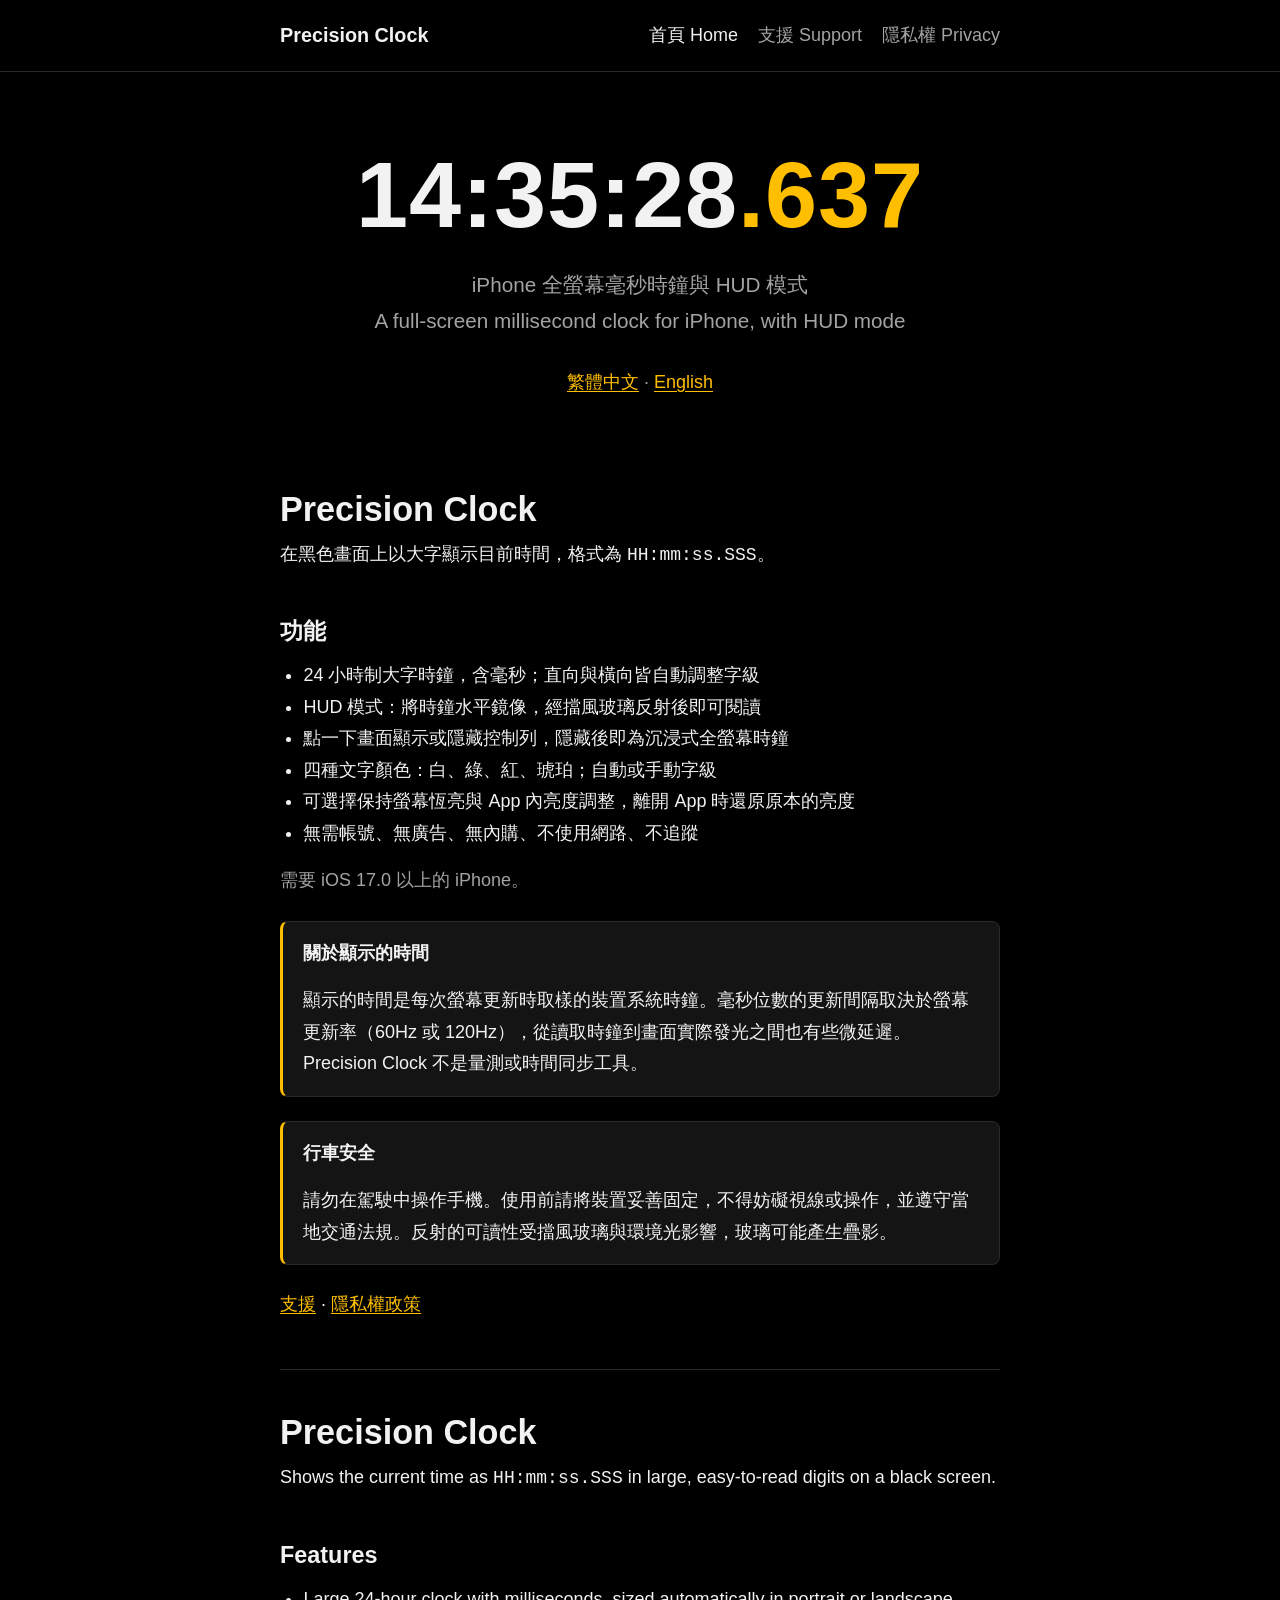
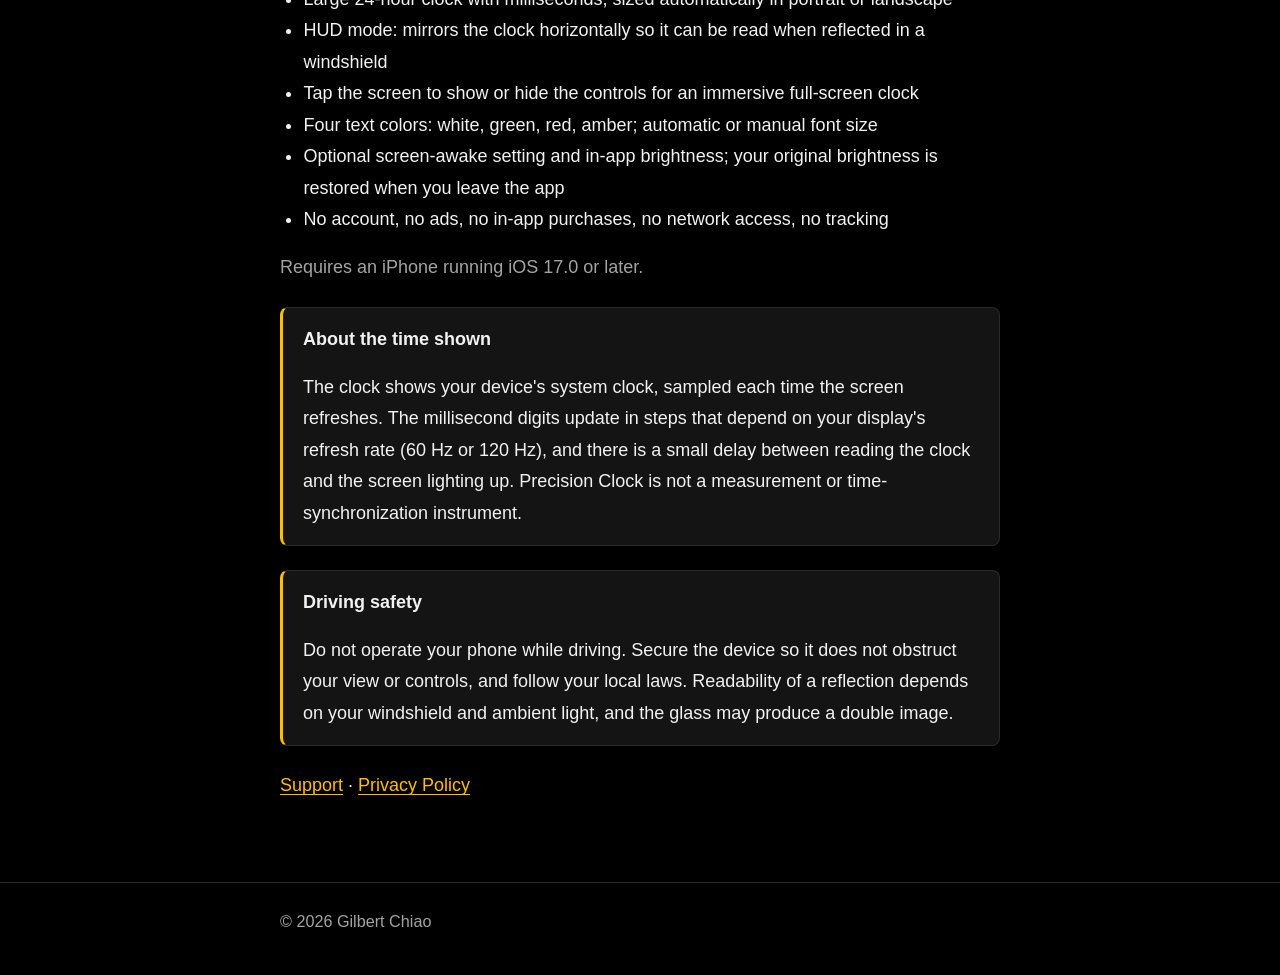
==== index.html @ 937eea11 "feat: add Precision Clock website with support and privacy pages 純靜態網站，每頁提供繁體中文與英文：  - index.html：Ap" ====
<!doctype html>
<html lang="zh-Hant">
<head>
<meta charset="utf-8">
<meta name="viewport" content="width=device-width, initial-scale=1">
<title>Precision Clock</title>
<meta name="description" content="iPhone 全螢幕毫秒時鐘，支援擋風玻璃 HUD 鏡像模式。A full-screen millisecond clock for iPhone with a mirrored HUD mode.">
<link rel="icon" href="favicon.ico">
<link rel="stylesheet" href="style.css">
</head>
<body>
<header class="site">
  <div class="wrap">
    <a class="brand" href="index.html">Precision Clock</a>
    <nav class="site" aria-label="主選單 Main">
      <a href="index.html" aria-current="page">首頁 Home</a>
      <a href="support.html">支援 Support</a>
      <a href="privacy.html">隱私權 Privacy</a>
    </nav>
  </div>
</header>
<main>
<div class="wrap">
  <div class="hero">
    <div class="clock" aria-label="14:35:28.637">14:35:28<span class="ms">.637</span></div>
    <p class="tagline">iPhone 全螢幕毫秒時鐘與 HUD 模式<br>A full-screen millisecond clock for iPhone, with HUD mode</p>
    <p class="langnav"><a href="#zh">繁體中文</a> &middot; <a href="#en">English</a></p>
  </div>

  <section class="lang" id="zh" lang="zh-Hant">
    <h1>Precision Clock</h1>
    <p>在黑色畫面上以大字顯示目前時間，格式為 <code>HH:mm:ss.SSS</code>。</p>
    <h2>功能</h2>
    <ul>
      <li>24 小時制大字時鐘，含毫秒；直向與橫向皆自動調整字級</li>
      <li>HUD 模式：將時鐘水平鏡像，經擋風玻璃反射後即可閱讀</li>
      <li>點一下畫面顯示或隱藏控制列，隱藏後即為沉浸式全螢幕時鐘</li>
      <li>四種文字顏色：白、綠、紅、琥珀；自動或手動字級</li>
      <li>可選擇保持螢幕恆亮與 App 內亮度調整，離開 App 時還原原本的亮度</li>
      <li>無需帳號、無廣告、無內購、不使用網路、不追蹤</li>
    </ul>
    <p class="meta">需要 iOS 17.0 以上的 iPhone。</p>
    <div class="note"><p><strong>關於顯示的時間</strong></p><p>顯示的時間是每次螢幕更新時取樣的裝置系統時鐘。毫秒位數的更新間隔取決於螢幕更新率（60Hz 或 120Hz），從讀取時鐘到畫面實際發光之間也有些微延遲。Precision Clock 不是量測或時間同步工具。</p></div>
    <div class="note"><p><strong>行車安全</strong></p><p>請勿在駕駛中操作手機。使用前請將裝置妥善固定，不得妨礙視線或操作，並遵守當地交通法規。反射的可讀性受擋風玻璃與環境光影響，玻璃可能產生疊影。</p></div>
    <p><a href="support.html#zh">支援</a> &middot; <a href="privacy.html#zh">隱私權政策</a></p>
  </section>

  <section class="lang" id="en" lang="en">
    <h1>Precision Clock</h1>
    <p>Shows the current time as <code>HH:mm:ss.SSS</code> in large, easy-to-read digits on a black screen.</p>
    <h2>Features</h2>
    <ul>
      <li>Large 24-hour clock with milliseconds, sized automatically in portrait or landscape</li>
      <li>HUD mode: mirrors the clock horizontally so it can be read when reflected in a windshield</li>
      <li>Tap the screen to show or hide the controls for an immersive full-screen clock</li>
      <li>Four text colors: white, green, red, amber; automatic or manual font size</li>
      <li>Optional screen-awake setting and in-app brightness; your original brightness is restored when you leave the app</li>
      <li>No account, no ads, no in-app purchases, no network access, no tracking</li>
    </ul>
    <p class="meta">Requires an iPhone running iOS 17.0 or later.</p>
    <div class="note"><p><strong>About the time shown</strong></p><p>The clock shows your device's system clock, sampled each time the screen refreshes. The millisecond digits update in steps that depend on your display's refresh rate (60 Hz or 120 Hz), and there is a small delay between reading the clock and the screen lighting up. Precision Clock is not a measurement or time-synchronization instrument.</p></div>
    <div class="note"><p><strong>Driving safety</strong></p><p>Do not operate your phone while driving. Secure the device so it does not obstruct your view or controls, and follow your local laws. Readability of a reflection depends on your windshield and ambient light, and the glass may produce a double image.</p></div>
    <p><a href="support.html#en">Support</a> &middot; <a href="privacy.html#en">Privacy Policy</a></p>
  </section>
</div>
</main>
<footer class="site">
  <div class="wrap">&copy; 2026 Gilbert Chiao</div>
</footer>
</body>
</html>
---- style.css ----
/* Precision Clock 官網樣式：深色、等寬數字，與 App 外觀一致 */
:root {
  --bg: #000000;
  --surface: #141414;
  --border: #2a2a2a;
  --text: #f2f2f2;
  --muted: #a3a3a3;
  --accent: #ffbf00;
}

* { box-sizing: border-box; }

html { font-size: 18px; }

body {
  margin: 0;
  background: var(--bg);
  color: var(--text);
  font-family: -apple-system, BlinkMacSystemFont, "PingFang TC", "Noto Sans TC", "Segoe UI", Roboto, sans-serif;
  line-height: 1.75;
}

a { color: var(--accent); text-underline-offset: 3px; }
a:hover { text-decoration-thickness: 2px; }

.wrap { max-width: 760px; margin: 0 auto; padding: 0 20px; }

header.site {
  border-bottom: 1px solid var(--border);
}
header.site .wrap {
  display: flex;
  flex-wrap: wrap;
  align-items: center;
  justify-content: space-between;
  gap: 8px 24px;
  padding-top: 18px;
  padding-bottom: 18px;
}
.brand { color: var(--text); font-weight: 700; font-size: 1.1rem; text-decoration: none; }
nav.site { display: flex; flex-wrap: wrap; gap: 4px 20px; }
nav.site a { color: var(--muted); text-decoration: none; white-space: nowrap; }
nav.site a:hover, nav.site a[aria-current="page"] { color: var(--text); }

.hero { padding: 72px 0 48px; text-align: center; }
.clock {
  font-variant-numeric: tabular-nums;
  font-weight: 600;
  font-size: clamp(2.2rem, 11vw, 5.2rem);
  letter-spacing: 0.01em;
  line-height: 1.1;
  white-space: nowrap;
}
.clock .ms { color: var(--accent); }
.tagline { color: var(--muted); font-size: 1.15rem; margin: 20px 0 0; }

main { padding-bottom: 64px; }
section.lang { padding-top: 40px; }
section.lang + section.lang { border-top: 1px solid var(--border); margin-top: 48px; }

h1 { font-size: 1.9rem; line-height: 1.3; margin: 0 0 8px; }
h2 { font-size: 1.3rem; margin: 40px 0 8px; }
p, ul { margin: 0 0 16px; }
ul { padding-left: 1.3em; }
.meta { color: var(--muted); }
.langnav { color: var(--muted); margin: 28px 0 0; }

.note {
  background: var(--surface);
  border: 1px solid var(--border);
  border-left: 3px solid var(--accent);
  border-radius: 8px;
  padding: 16px 20px;
  margin: 24px 0;
}
.note p:last-child { margin-bottom: 0; }

footer.site {
  border-top: 1px solid var(--border);
  color: var(--muted);
  font-size: 0.9rem;
}
footer.site .wrap { padding-top: 24px; padding-bottom: 40px; }
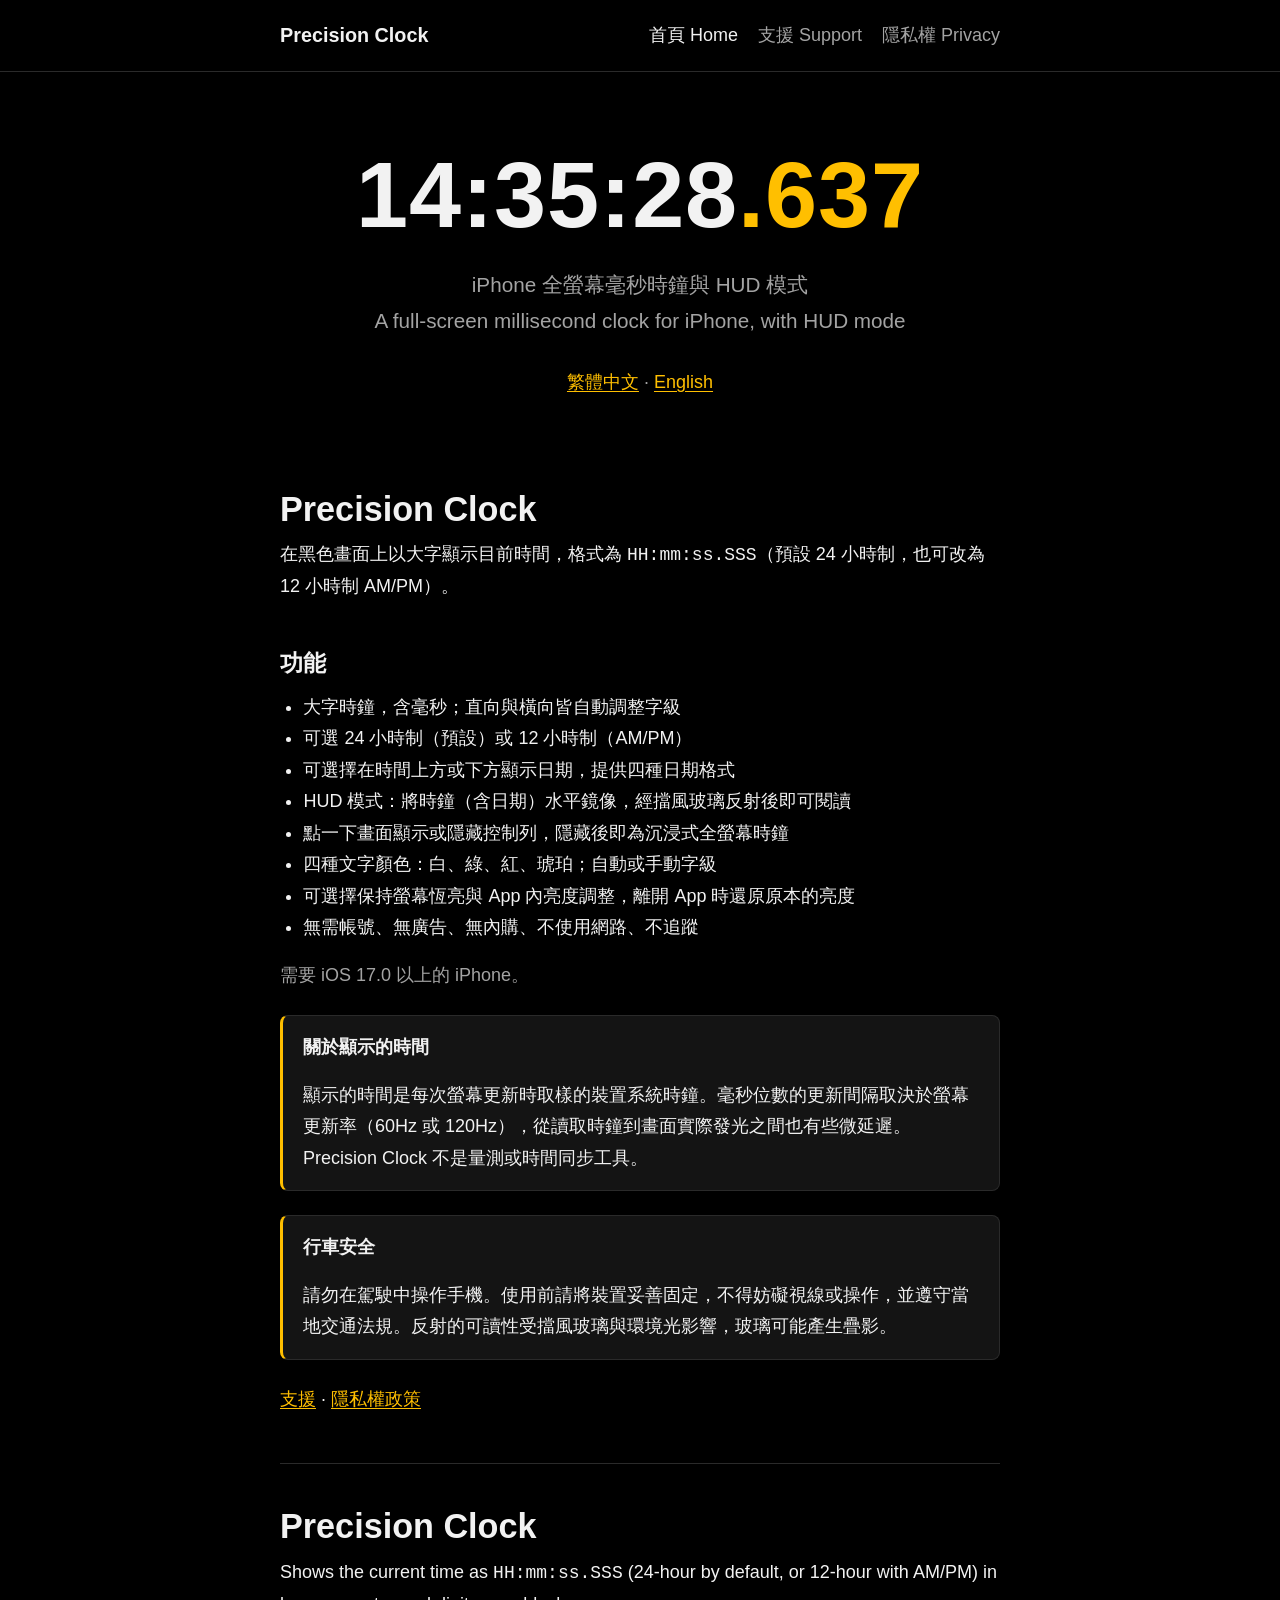
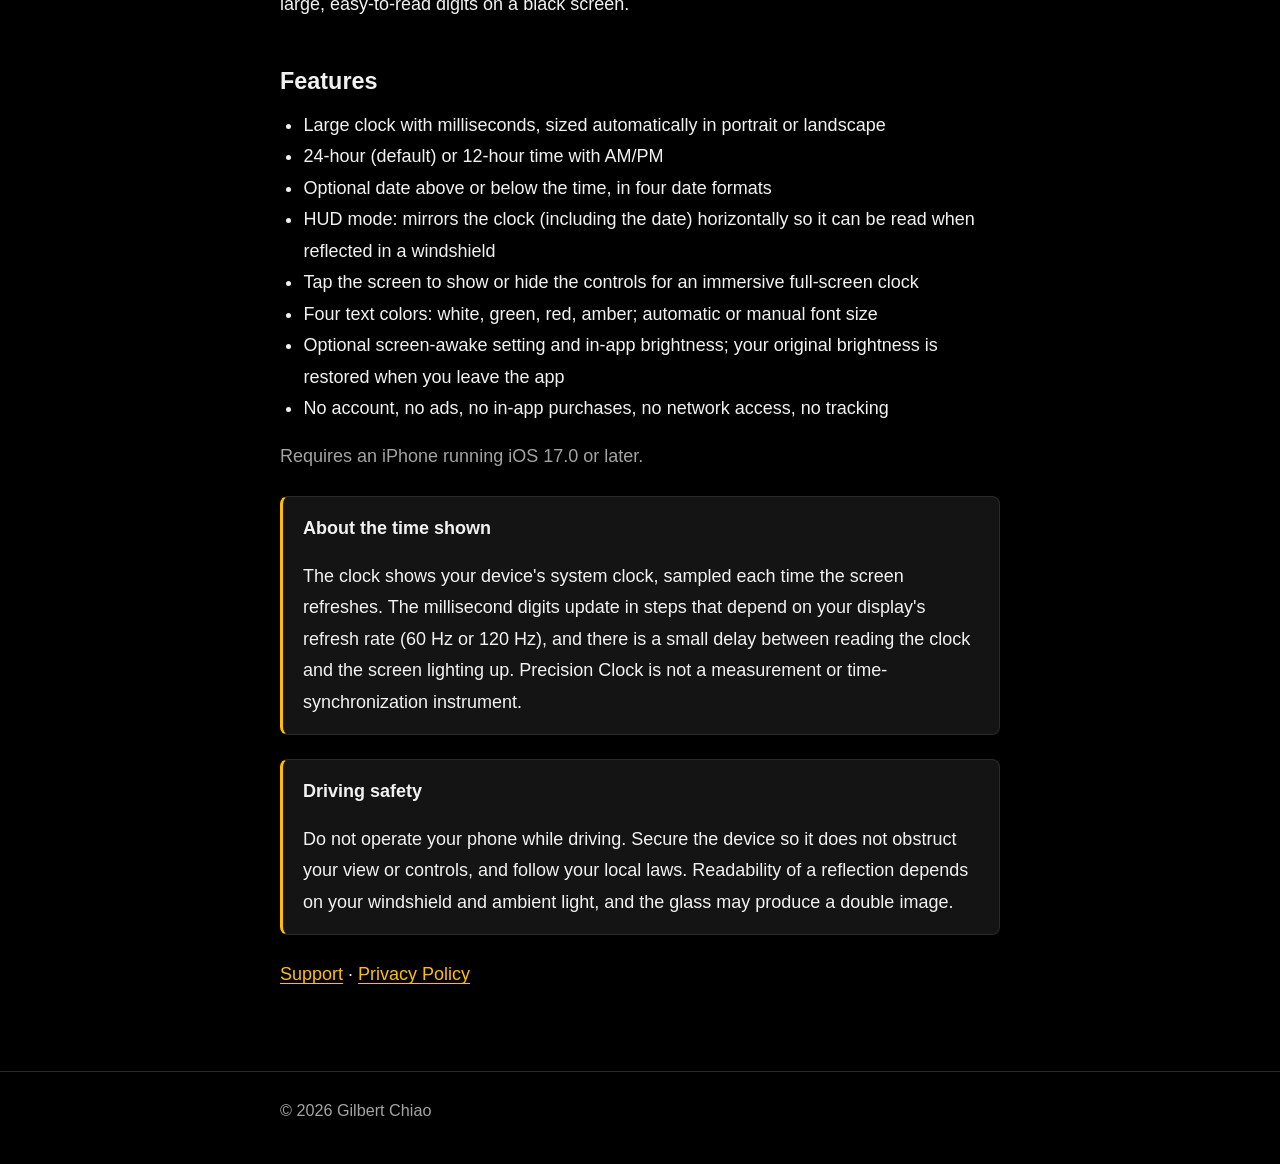
==== commit 09204906: "feat: use app icon as favicon, add support email and update feature copy - 以 App icon 重新製作 favicon.i" ====
--- a/index.html
+++ b/index.html
@@ -5,7 +5,8 @@
 <meta name="viewport" content="width=device-width, initial-scale=1">
 <title>Precision Clock</title>
 <meta name="description" content="iPhone 全螢幕毫秒時鐘，支援擋風玻璃 HUD 鏡像模式。A full-screen millisecond clock for iPhone with a mirrored HUD mode.">
-<link rel="icon" href="favicon.ico">
+<link rel="icon" href="favicon.ico" sizes="any">
+<link rel="apple-touch-icon" href="apple-touch-icon.png">
 <link rel="stylesheet" href="style.css">
 </head>
 <body>
@@ -29,11 +30,13 @@
 
   <section class="lang" id="zh" lang="zh-Hant">
     <h1>Precision Clock</h1>
-    <p>在黑色畫面上以大字顯示目前時間，格式為 <code>HH:mm:ss.SSS</code>。</p>
+    <p>在黑色畫面上以大字顯示目前時間，格式為 <code>HH:mm:ss.SSS</code>（預設 24 小時制，也可改為 12 小時制 AM/PM）。</p>
     <h2>功能</h2>
     <ul>
-      <li>24 小時制大字時鐘，含毫秒；直向與橫向皆自動調整字級</li>
-      <li>HUD 模式：將時鐘水平鏡像，經擋風玻璃反射後即可閱讀</li>
+      <li>大字時鐘，含毫秒；直向與橫向皆自動調整字級</li>
+      <li>可選 24 小時制（預設）或 12 小時制（AM/PM）</li>
+      <li>可選擇在時間上方或下方顯示日期，提供四種日期格式</li>
+      <li>HUD 模式：將時鐘（含日期）水平鏡像，經擋風玻璃反射後即可閱讀</li>
       <li>點一下畫面顯示或隱藏控制列，隱藏後即為沉浸式全螢幕時鐘</li>
       <li>四種文字顏色：白、綠、紅、琥珀；自動或手動字級</li>
       <li>可選擇保持螢幕恆亮與 App 內亮度調整，離開 App 時還原原本的亮度</li>
@@ -47,11 +50,13 @@
 
   <section class="lang" id="en" lang="en">
     <h1>Precision Clock</h1>
-    <p>Shows the current time as <code>HH:mm:ss.SSS</code> in large, easy-to-read digits on a black screen.</p>
+    <p>Shows the current time as <code>HH:mm:ss.SSS</code> (24-hour by default, or 12-hour with AM/PM) in large, easy-to-read digits on a black screen.</p>
     <h2>Features</h2>
     <ul>
-      <li>Large 24-hour clock with milliseconds, sized automatically in portrait or landscape</li>
-      <li>HUD mode: mirrors the clock horizontally so it can be read when reflected in a windshield</li>
+      <li>Large clock with milliseconds, sized automatically in portrait or landscape</li>
+      <li>24-hour (default) or 12-hour time with AM/PM</li>
+      <li>Optional date above or below the time, in four date formats</li>
+      <li>HUD mode: mirrors the clock (including the date) horizontally so it can be read when reflected in a windshield</li>
       <li>Tap the screen to show or hide the controls for an immersive full-screen clock</li>
       <li>Four text colors: white, green, red, amber; automatic or manual font size</li>
       <li>Optional screen-awake setting and in-app brightness; your original brightness is restored when you leave the app</li>
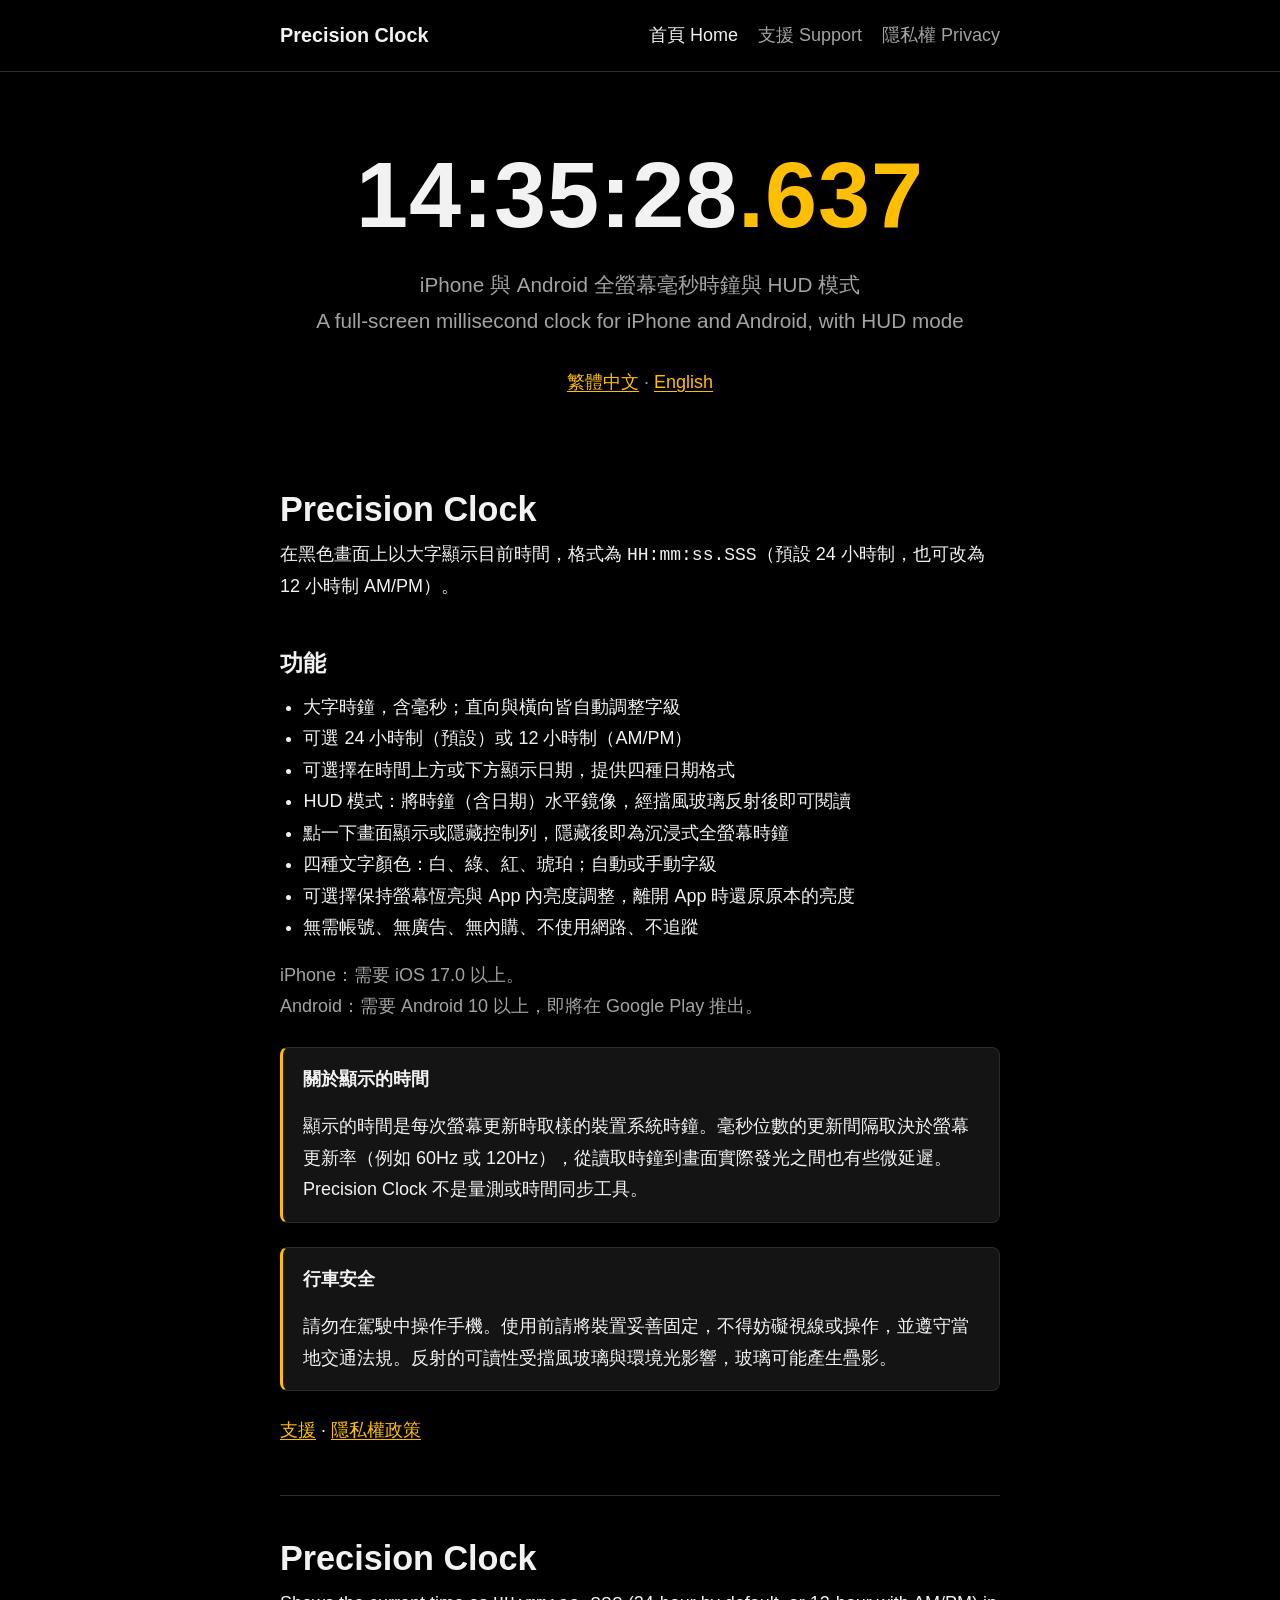
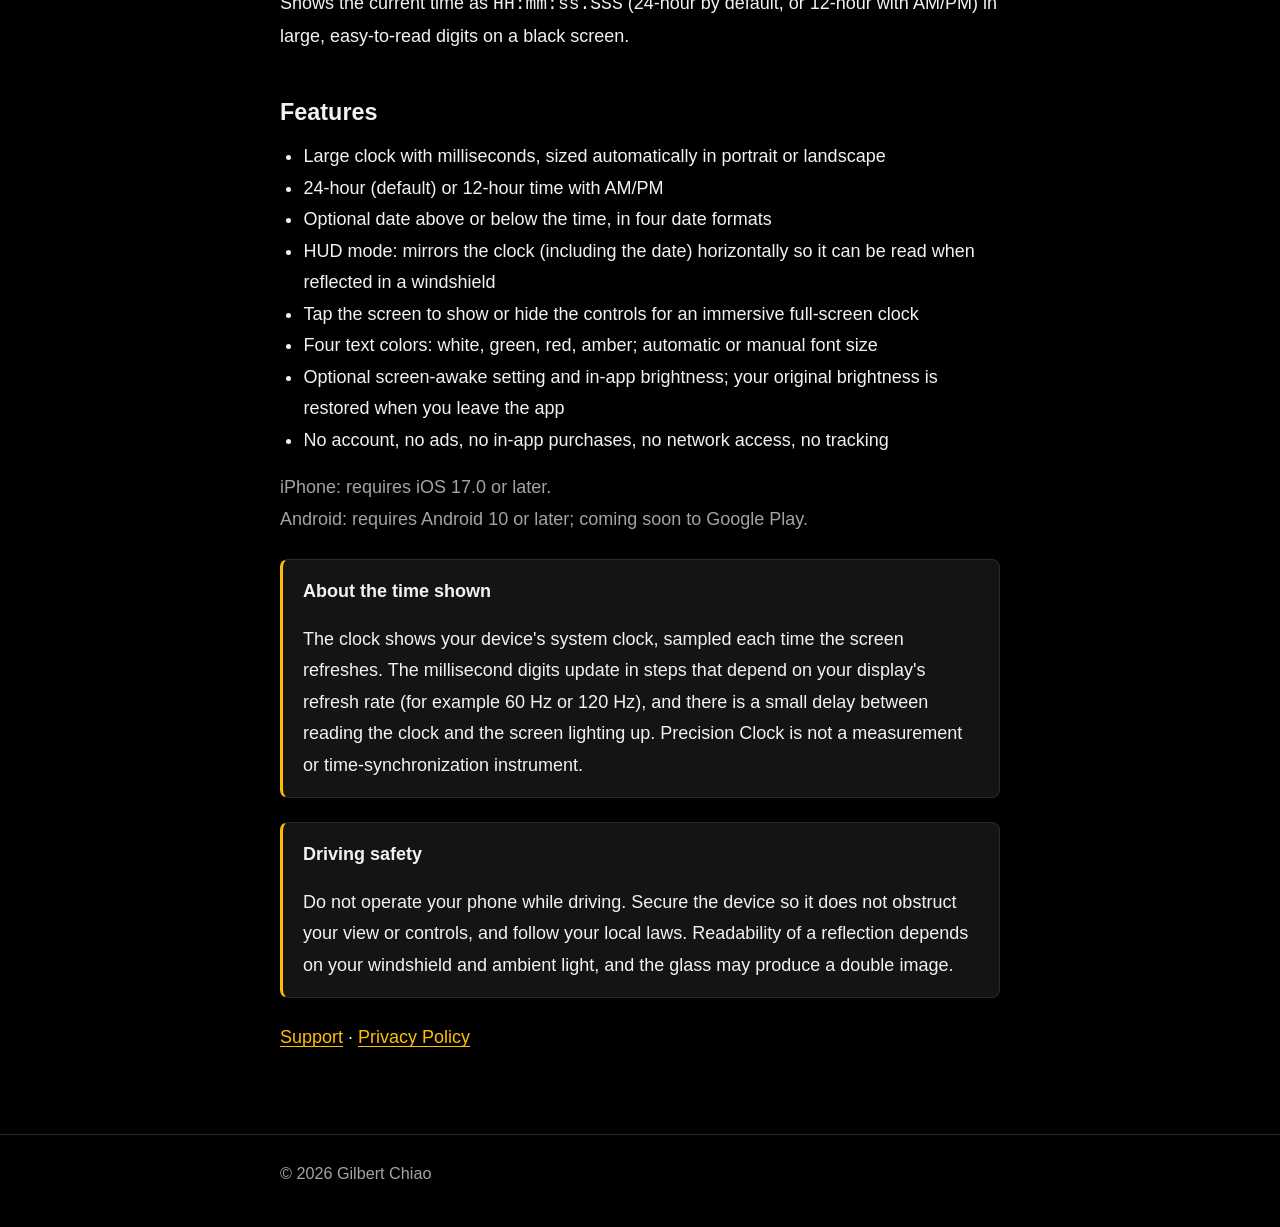
==== commit ab74241f: "feat: add Android info and replace favicon with Noto Sans icon - privacy: 新增適用範圍（iOS 與 Android），補上 A" ====
--- a/index.html
+++ b/index.html
@@ -4,7 +4,7 @@
 <meta charset="utf-8">
 <meta name="viewport" content="width=device-width, initial-scale=1">
 <title>Precision Clock</title>
-<meta name="description" content="iPhone 全螢幕毫秒時鐘，支援擋風玻璃 HUD 鏡像模式。A full-screen millisecond clock for iPhone with a mirrored HUD mode.">
+<meta name="description" content="iPhone 與 Android 全螢幕毫秒時鐘，支援擋風玻璃 HUD 鏡像模式。A full-screen millisecond clock for iPhone and Android with a mirrored HUD mode.">
 <link rel="icon" href="favicon.ico" sizes="any">
 <link rel="apple-touch-icon" href="apple-touch-icon.png">
 <link rel="stylesheet" href="style.css">
@@ -24,7 +24,7 @@
 <div class="wrap">
   <div class="hero">
     <div class="clock" aria-label="14:35:28.637">14:35:28<span class="ms">.637</span></div>
-    <p class="tagline">iPhone 全螢幕毫秒時鐘與 HUD 模式<br>A full-screen millisecond clock for iPhone, with HUD mode</p>
+    <p class="tagline">iPhone 與 Android 全螢幕毫秒時鐘與 HUD 模式<br>A full-screen millisecond clock for iPhone and Android, with HUD mode</p>
     <p class="langnav"><a href="#zh">繁體中文</a> &middot; <a href="#en">English</a></p>
   </div>
 
@@ -42,8 +42,8 @@
       <li>可選擇保持螢幕恆亮與 App 內亮度調整，離開 App 時還原原本的亮度</li>
       <li>無需帳號、無廣告、無內購、不使用網路、不追蹤</li>
     </ul>
-    <p class="meta">需要 iOS 17.0 以上的 iPhone。</p>
-    <div class="note"><p><strong>關於顯示的時間</strong></p><p>顯示的時間是每次螢幕更新時取樣的裝置系統時鐘。毫秒位數的更新間隔取決於螢幕更新率（60Hz 或 120Hz），從讀取時鐘到畫面實際發光之間也有些微延遲。Precision Clock 不是量測或時間同步工具。</p></div>
+    <p class="meta">iPhone：需要 iOS 17.0 以上。<br>Android：需要 Android 10 以上，即將在 Google Play 推出。</p>
+    <div class="note"><p><strong>關於顯示的時間</strong></p><p>顯示的時間是每次螢幕更新時取樣的裝置系統時鐘。毫秒位數的更新間隔取決於螢幕更新率（例如 60Hz 或 120Hz），從讀取時鐘到畫面實際發光之間也有些微延遲。Precision Clock 不是量測或時間同步工具。</p></div>
     <div class="note"><p><strong>行車安全</strong></p><p>請勿在駕駛中操作手機。使用前請將裝置妥善固定，不得妨礙視線或操作，並遵守當地交通法規。反射的可讀性受擋風玻璃與環境光影響，玻璃可能產生疊影。</p></div>
     <p><a href="support.html#zh">支援</a> &middot; <a href="privacy.html#zh">隱私權政策</a></p>
   </section>
@@ -62,8 +62,8 @@
       <li>Optional screen-awake setting and in-app brightness; your original brightness is restored when you leave the app</li>
       <li>No account, no ads, no in-app purchases, no network access, no tracking</li>
     </ul>
-    <p class="meta">Requires an iPhone running iOS 17.0 or later.</p>
-    <div class="note"><p><strong>About the time shown</strong></p><p>The clock shows your device's system clock, sampled each time the screen refreshes. The millisecond digits update in steps that depend on your display's refresh rate (60 Hz or 120 Hz), and there is a small delay between reading the clock and the screen lighting up. Precision Clock is not a measurement or time-synchronization instrument.</p></div>
+    <p class="meta">iPhone: requires iOS 17.0 or later.<br>Android: requires Android 10 or later; coming soon to Google Play.</p>
+    <div class="note"><p><strong>About the time shown</strong></p><p>The clock shows your device's system clock, sampled each time the screen refreshes. The millisecond digits update in steps that depend on your display's refresh rate (for example 60 Hz or 120 Hz), and there is a small delay between reading the clock and the screen lighting up. Precision Clock is not a measurement or time-synchronization instrument.</p></div>
     <div class="note"><p><strong>Driving safety</strong></p><p>Do not operate your phone while driving. Secure the device so it does not obstruct your view or controls, and follow your local laws. Readability of a reflection depends on your windshield and ambient light, and the glass may produce a double image.</p></div>
     <p><a href="support.html#en">Support</a> &middot; <a href="privacy.html#en">Privacy Policy</a></p>
   </section>
